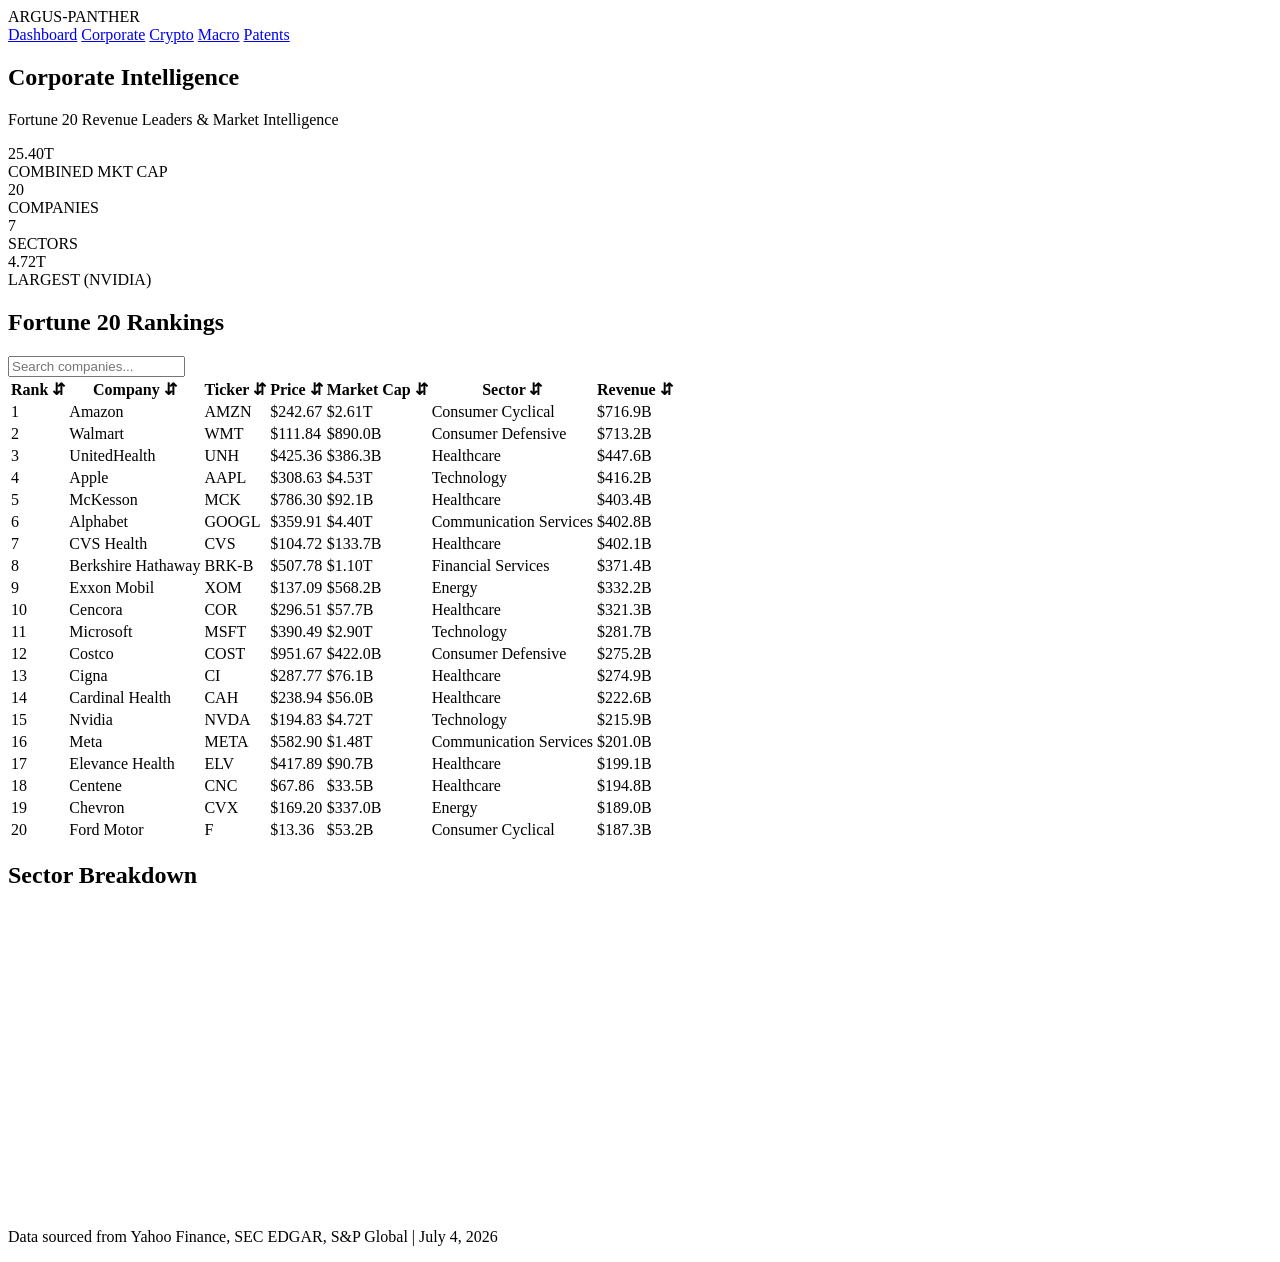
==== microsite/corporate.html @ 0b4c1530 "Add interactive microsite: HTML5/CSS3/JS with 5 pages, dark theme, responsive design" ====
<!DOCTYPE html>
<html lang="en">
<head>
<meta charset="UTF-8">
<meta name="viewport" content="width=device-width, initial-scale=1.0">
<title>Corporate Intelligence | Fortune 20 | ARGUS-PANTHER ULTIMA</title>
<link rel="stylesheet" href="styles.css">
</head>
<body>
<nav class="navbar">
  <div class="nav-brand">ARGUS-PANTHER</div>
  <div class="nav-links">
    <a href="index.html">Dashboard</a>
    <a href="corporate.html" class="active">Corporate</a>
    <a href="crypto.html">Crypto</a>
    <a href="macro.html">Macro</a>
    <a href="patents.html">Patents</a>
  </div>
</nav>

<main>
  <section class="hero">
    <h1>Corporate Intelligence</h1>
    <p class="subtitle">Fortune 20 Revenue Leaders & Market Intelligence</p>
  </section>

  <div class="stats-grid">
    <div class="stat-card"><div class="stat-value">25.40T</div><div class="stat-label">COMBINED MKT CAP</div></div>
    <div class="stat-card"><div class="stat-value">20</div><div class="stat-label">COMPANIES</div></div>
    <div class="stat-card"><div class="stat-value">7</div><div class="stat-label">SECTORS</div></div>
    <div class="stat-card"><div class="stat-value">4.72T</div><div class="stat-label">LARGEST (NVIDIA)</div></div>
  </div>

  <section class="data-section">
    <div class="section-header">
      <h2>Fortune 20 Rankings</h2>
      <input type="text" id="corpSearch" placeholder="Search companies..." class="search-input">
    </div>
    <div class="table-responsive">
      <table class="data-table" id="corporateTable">
        <thead><tr><th onclick="sortTable(0)">Rank &#8693;</th><th onclick="sortTable(1)">Company &#8693;</th><th onclick="sortTable(2)">Ticker &#8693;</th><th onclick="sortTable(3)">Price &#8693;</th><th onclick="sortTable(4)">Market Cap &#8693;</th><th onclick="sortTable(5)">Sector &#8693;</th><th onclick="sortTable(6)">Revenue &#8693;</th></tr></thead>
        <tbody id="corpTableBody">
          <tr><td>1</td><td>Amazon</td><td>AMZN</td><td>$242.67</td><td>$2.61T</td><td>Consumer Cyclical</td><td>$716.9B</td></tr>
          <tr><td>2</td><td>Walmart</td><td>WMT</td><td>$111.84</td><td>$890.0B</td><td>Consumer Defensive</td><td>$713.2B</td></tr>
          <tr><td>3</td><td>UnitedHealth</td><td>UNH</td><td>$425.36</td><td>$386.3B</td><td>Healthcare</td><td>$447.6B</td></tr>
          <tr><td>4</td><td>Apple</td><td>AAPL</td><td>$308.63</td><td>$4.53T</td><td>Technology</td><td>$416.2B</td></tr>
          <tr><td>5</td><td>McKesson</td><td>MCK</td><td>$786.30</td><td>$92.1B</td><td>Healthcare</td><td>$403.4B</td></tr>
          <tr><td>6</td><td>Alphabet</td><td>GOOGL</td><td>$359.91</td><td>$4.40T</td><td>Communication Services</td><td>$402.8B</td></tr>
          <tr><td>7</td><td>CVS Health</td><td>CVS</td><td>$104.72</td><td>$133.7B</td><td>Healthcare</td><td>$402.1B</td></tr>
          <tr><td>8</td><td>Berkshire Hathaway</td><td>BRK-B</td><td>$507.78</td><td>$1.10T</td><td>Financial Services</td><td>$371.4B</td></tr>
          <tr><td>9</td><td>Exxon Mobil</td><td>XOM</td><td>$137.09</td><td>$568.2B</td><td>Energy</td><td>$332.2B</td></tr>
          <tr><td>10</td><td>Cencora</td><td>COR</td><td>$296.51</td><td>$57.7B</td><td>Healthcare</td><td>$321.3B</td></tr>
          <tr><td>11</td><td>Microsoft</td><td>MSFT</td><td>$390.49</td><td>$2.90T</td><td>Technology</td><td>$281.7B</td></tr>
          <tr><td>12</td><td>Costco</td><td>COST</td><td>$951.67</td><td>$422.0B</td><td>Consumer Defensive</td><td>$275.2B</td></tr>
          <tr><td>13</td><td>Cigna</td><td>CI</td><td>$287.77</td><td>$76.1B</td><td>Healthcare</td><td>$274.9B</td></tr>
          <tr><td>14</td><td>Cardinal Health</td><td>CAH</td><td>$238.94</td><td>$56.0B</td><td>Healthcare</td><td>$222.6B</td></tr>
          <tr><td>15</td><td>Nvidia</td><td>NVDA</td><td>$194.83</td><td>$4.72T</td><td>Technology</td><td>$215.9B</td></tr>
          <tr><td>16</td><td>Meta</td><td>META</td><td>$582.90</td><td>$1.48T</td><td>Communication Services</td><td>$201.0B</td></tr>
          <tr><td>17</td><td>Elevance Health</td><td>ELV</td><td>$417.89</td><td>$90.7B</td><td>Healthcare</td><td>$199.1B</td></tr>
          <tr><td>18</td><td>Centene</td><td>CNC</td><td>$67.86</td><td>$33.5B</td><td>Healthcare</td><td>$194.8B</td></tr>
          <tr><td>19</td><td>Chevron</td><td>CVX</td><td>$169.20</td><td>$337.0B</td><td>Energy</td><td>$189.0B</td></tr>
          <tr><td>20</td><td>Ford Motor</td><td>F</td><td>$13.36</td><td>$53.2B</td><td>Consumer Cyclical</td><td>$187.3B</td></tr>
        </tbody>
      </table>
    </div>
  </section>

  <section class="data-section">
    <h2>Sector Breakdown</h2>
    <canvas id="sectorChart" width="400" height="300"></canvas>
  </section>
</main>

<footer>
  <p>Data sourced from Yahoo Finance, SEC EDGAR, S&P Global | July 4, 2026</p>
</footer>

<script src="app.js"></script>
<script>drawSectorChart();</script>
</body>
</html>
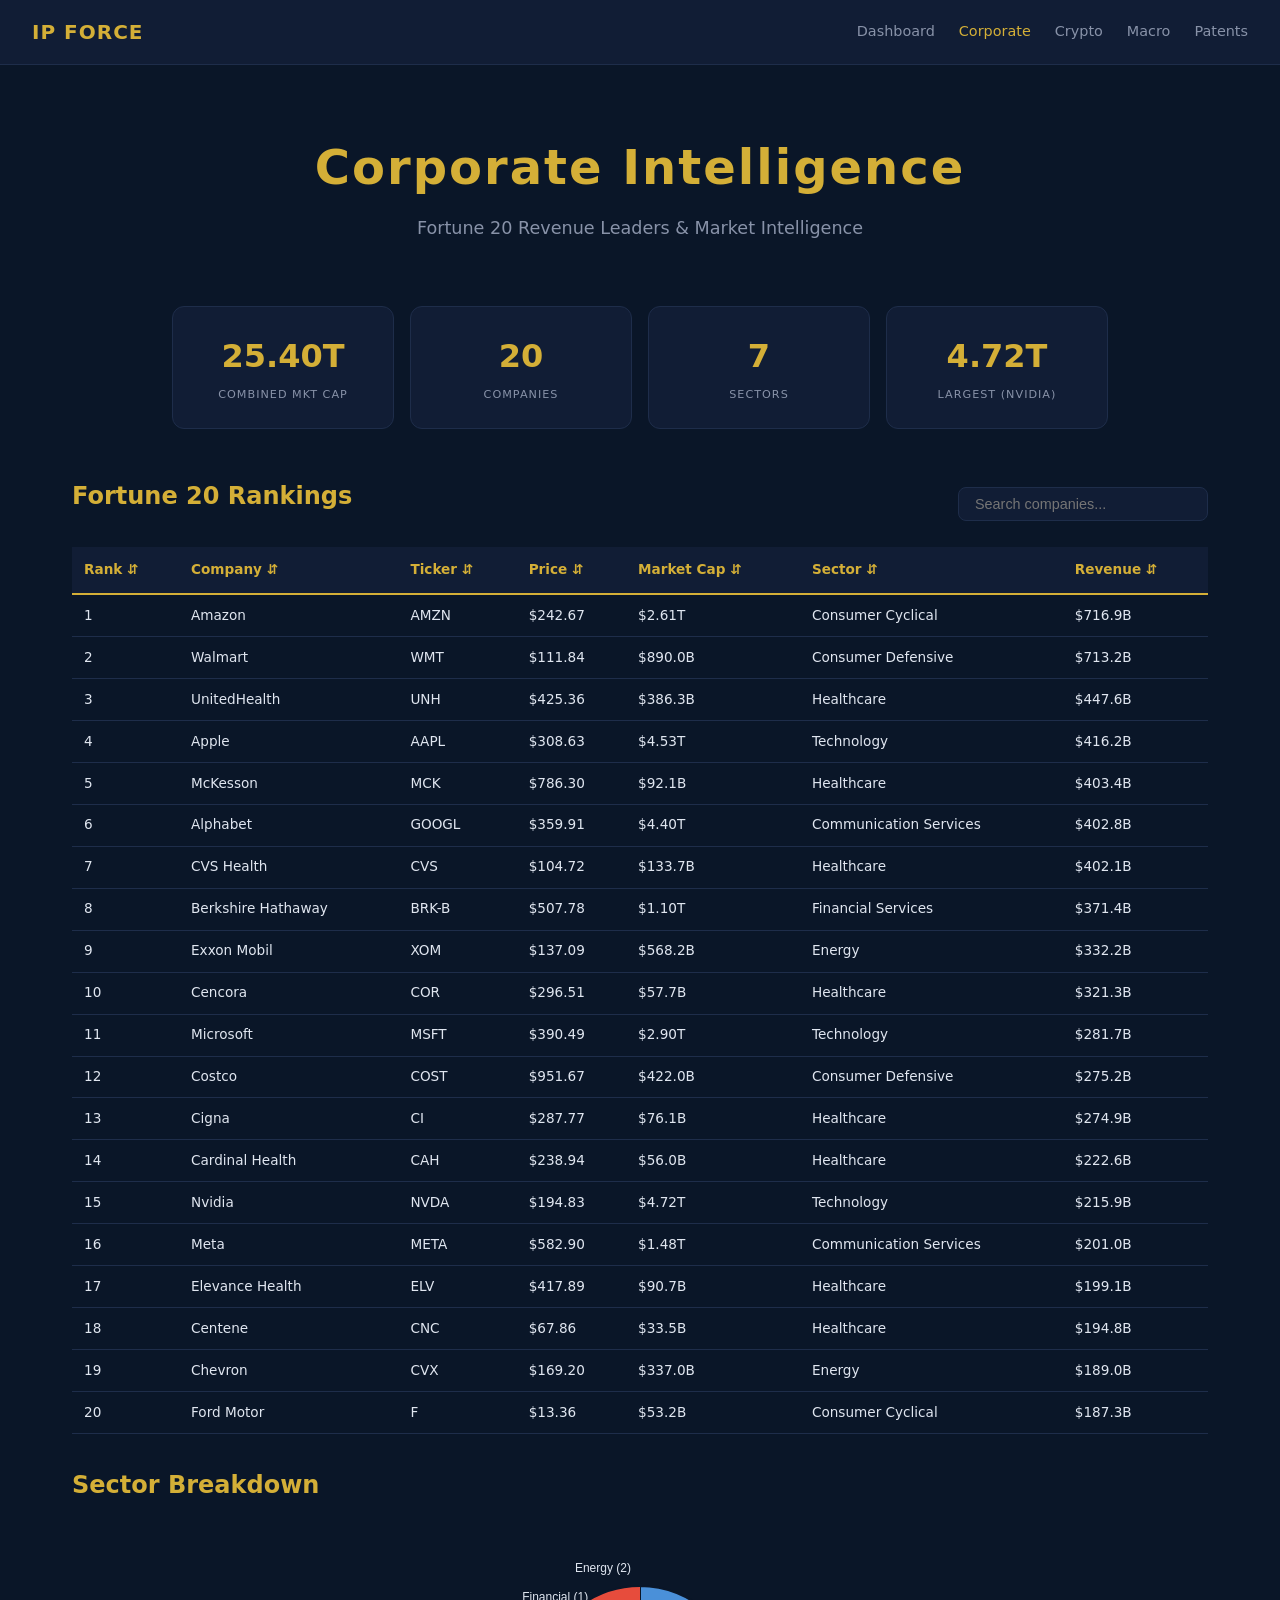
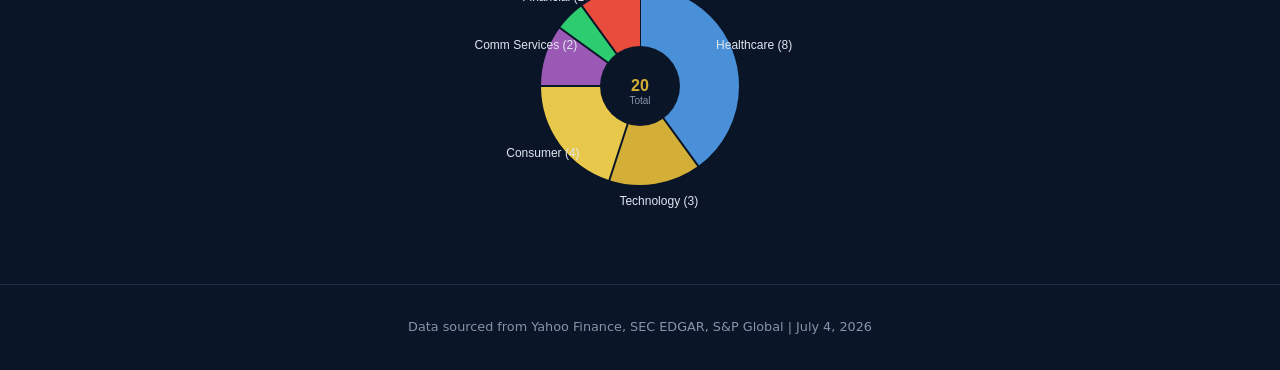
==== commit c5deb4c4: "Universally rebrand product nomenclature to IP FORCE Replace OMEGA AEGIS / ARGUS-PANTHER / US IPFORC" ====
--- a/microsite/corporate.html
+++ b/microsite/corporate.html
@@ -3,12 +3,12 @@
 <head>
 <meta charset="UTF-8">
 <meta name="viewport" content="width=device-width, initial-scale=1.0">
-<title>Corporate Intelligence | Fortune 20 | ARGUS-PANTHER ULTIMA</title>
+<title>Corporate Intelligence | Fortune 20 | IP FORCE</title>
 <link rel="stylesheet" href="styles.css">
 </head>
 <body>
 <nav class="navbar">
-  <div class="nav-brand">ARGUS-PANTHER</div>
+  <div class="nav-brand">IP FORCE</div>
   <div class="nav-links">
     <a href="index.html">Dashboard</a>
     <a href="corporate.html" class="active">Corporate</a>
--- a/microsite/styles.css
+++ b/microsite/styles.css
@@ -0,0 +1,76 @@
+:root{--bg:#0a1628;--bg-card:#111d35;--bg-hover:#1a2744;--gold:#d4af37;--gold-light:#e8c84a;--text:#e0e6f0;--text-muted:#8892a8;--green:#4ade80;--red:#f87171;--blue:#60a5fa;--border:#1e2d4a}
+*{margin:0;padding:0;box-sizing:border-box}
+body{font-family:'Segoe UI',system-ui,-apple-system,sans-serif;background:var(--bg);color:var(--text);line-height:1.6}
+.navbar{display:flex;justify-content:space-between;align-items:center;padding:1rem 2rem;background:var(--bg-card);border-bottom:1px solid var(--border);position:sticky;top:0;z-index:100}
+.nav-brand{font-size:1.25rem;font-weight:700;color:var(--gold);letter-spacing:1px}
+.nav-links{display:flex;gap:1.5rem}
+.nav-links a{color:var(--text-muted);text-decoration:none;font-size:0.9rem;font-weight:500;transition:color .2s}
+.nav-links a:hover,.nav-links a.active{color:var(--gold)}
+.hero{text-align:center;padding:4rem 2rem 2rem}
+.hero h1{font-size:3rem;font-weight:800;color:var(--gold);margin-bottom:.5rem;letter-spacing:2px}
+.subtitle{font-size:1.1rem;color:var(--text-muted);margin-bottom:2rem}
+.stats-grid{display:grid;grid-template-columns:repeat(auto-fit,minmax(180px,1fr));gap:1rem;max-width:1000px;margin:0 auto 3rem;padding:0 2rem}
+.stat-card{background:var(--bg-card);border:1px solid var(--border);border-radius:12px;padding:1.5rem;text-align:center;transition:transform .2s,border-color .2s}
+.stat-card:hover{transform:translateY(-3px);border-color:var(--gold)}
+.stat-value{font-size:2rem;font-weight:700;color:var(--gold);margin-bottom:.25rem}
+.stat-label{font-size:.7rem;color:var(--text-muted);text-transform:uppercase;letter-spacing:1px}
+.modules{padding:2rem;text-align:center}
+.modules h2{font-size:1.8rem;margin-bottom:.5rem}
+.modules>p{color:var(--text-muted);margin-bottom:2rem}
+.module-grid{display:grid;grid-template-columns:repeat(auto-fit,minmax(240px,1fr));gap:1.5rem;max-width:1100px;margin:0 auto}
+.module-card{background:var(--bg-card);border:1px solid var(--border);border-radius:16px;padding:2rem;text-decoration:none;color:var(--text);transition:transform .3s,border-color .3s,box-shadow .3s;display:block}
+.module-card:hover{transform:translateY(-5px);border-color:var(--gold);box-shadow:0 10px 40px rgba(212,175,55,.1)}
+.module-icon{font-size:2.5rem;margin-bottom:1rem}
+.module-card h3{color:var(--gold);margin-bottom:.5rem;font-size:1.1rem}
+.module-card p{color:var(--text-muted);font-size:.85rem;line-height:1.5}
+.overview{padding:3rem 2rem;text-align:center;background:var(--bg-card);margin-top:2rem}
+.overview h2{font-size:1.8rem;margin-bottom:.5rem}
+.overview>p{color:var(--text-muted);margin-bottom:2rem}
+.overview-grid{display:grid;grid-template-columns:repeat(auto-fit,minmax(200px,1fr));gap:1.5rem;max-width:900px;margin:0 auto}
+.overview-item{background:var(--bg);border:1px solid var(--border);border-radius:12px;padding:1.5rem}
+.overview-item strong{color:var(--gold);display:block;margin-bottom:.25rem}
+.data-section{max-width:1200px;margin:2rem auto;padding:0 2rem}
+.data-section h2{font-size:1.5rem;margin-bottom:1rem;color:var(--gold)}
+.section-header{display:flex;justify-content:space-between;align-items:center;margin-bottom:1rem;flex-wrap:wrap;gap:1rem}
+.search-input{background:var(--bg-card);border:1px solid var(--border);border-radius:8px;padding:.5rem 1rem;color:var(--text);font-size:.9rem;width:250px}
+.search-input:focus{outline:none;border-color:var(--gold)}
+.table-responsive{overflow-x:auto}
+.data-table{width:100%;border-collapse:collapse;font-size:.85rem}
+.data-table th{background:var(--bg-card);color:var(--gold);padding:.75rem;text-align:left;border-bottom:2px solid var(--gold);cursor:pointer;user-select:none;white-space:nowrap}
+.data-table td{padding:.6rem .75rem;border-bottom:1px solid var(--border)}
+.data-table tbody tr:hover{background:var(--bg-hover)}
+.crypto-grid{display:grid;grid-template-columns:repeat(auto-fill,minmax(200px,1fr));gap:1rem}
+.crypto-card{background:var(--bg-card);border:1px solid var(--border);border-radius:12px;padding:1.25rem;transition:transform .2s}
+.crypto-card:hover{transform:translateY(-3px);border-color:var(--gold)}
+.crypto-header{display:flex;justify-content:space-between;align-items:center;margin-bottom:.5rem}
+.crypto-symbol{font-size:1.2rem;font-weight:700;color:var(--gold)}
+.crypto-name{font-size:.8rem;color:var(--text-muted)}
+.crypto-price{font-size:1.5rem;font-weight:700;margin-bottom:.25rem}
+.crypto-change{font-size:.9rem;font-weight:600}
+.crypto-change.positive{color:var(--green)}
+.crypto-change.negative{color:var(--red)}
+.crypto-mcap{font-size:.75rem;color:var(--text-muted);margin-top:.25rem}
+.dominance-bars{max-width:600px;margin:0 auto}
+.dominance-item{display:flex;align-items:center;gap:1rem;margin-bottom:1rem}
+.dominance-item span{min-width:80px;font-size:.85rem}
+.dominance-bar{flex:1;height:24px;background:var(--bg-card);border-radius:12px;overflow:hidden}
+.dominance-fill{height:100%;background:linear-gradient(90deg,var(--gold),var(--gold-light));border-radius:12px}
+.dominance-fill.eth{background:linear-gradient(90deg,#627eea,#8b9ef5)}
+.dominance-fill.others{background:linear-gradient(90deg,var(--blue),#93c5fd)}
+.timeline{max-width:800px;margin:0 auto;position:relative;padding-left:2rem}
+.timeline::before{content:'';position:absolute;left:0;top:0;bottom:0;width:2px;background:var(--gold)}
+.timeline-item{position:relative;margin-bottom:1.5rem;padding-left:1.5rem}
+.timeline-item::before{content:'';position:absolute;left:-1.6rem;top:.4rem;width:12px;height:12px;border-radius:50%;background:var(--gold);border:2px solid var(--bg)}
+.timeline-item.crisis::before{background:var(--red)}
+.timeline-item.forecast::before{background:var(--blue)}
+.timeline-year{font-size:.8rem;color:var(--gold);font-weight:700;margin-bottom:.25rem}
+.timeline-content{background:var(--bg-card);border:1px solid var(--border);border-radius:8px;padding:1rem}
+.timeline-content h4{font-size:1rem;margin-bottom:.25rem}
+.timeline-content p{color:var(--text-muted);font-size:.85rem}
+.findings{max-width:900px;margin:0 auto}
+.finding-item{background:var(--bg-card);border:1px solid var(--border);border-radius:12px;padding:1.5rem;margin-bottom:1rem}
+.finding-item h4{color:var(--gold);margin-bottom:.5rem}
+.finding-item p{color:var(--text-muted);font-size:.9rem}
+footer{text-align:center;padding:2rem;color:var(--text-muted);font-size:.8rem;border-top:1px solid var(--border);margin-top:3rem}
+canvas{display:block;margin:2rem auto;max-width:100%}
+@media(max-width:768px){.hero h1{font-size:2rem}.nav-links{gap:.75rem;font-size:.8rem}.stats-grid{grid-template-columns:repeat(2,1fr)}.module-grid{grid-template-columns:1fr}}
